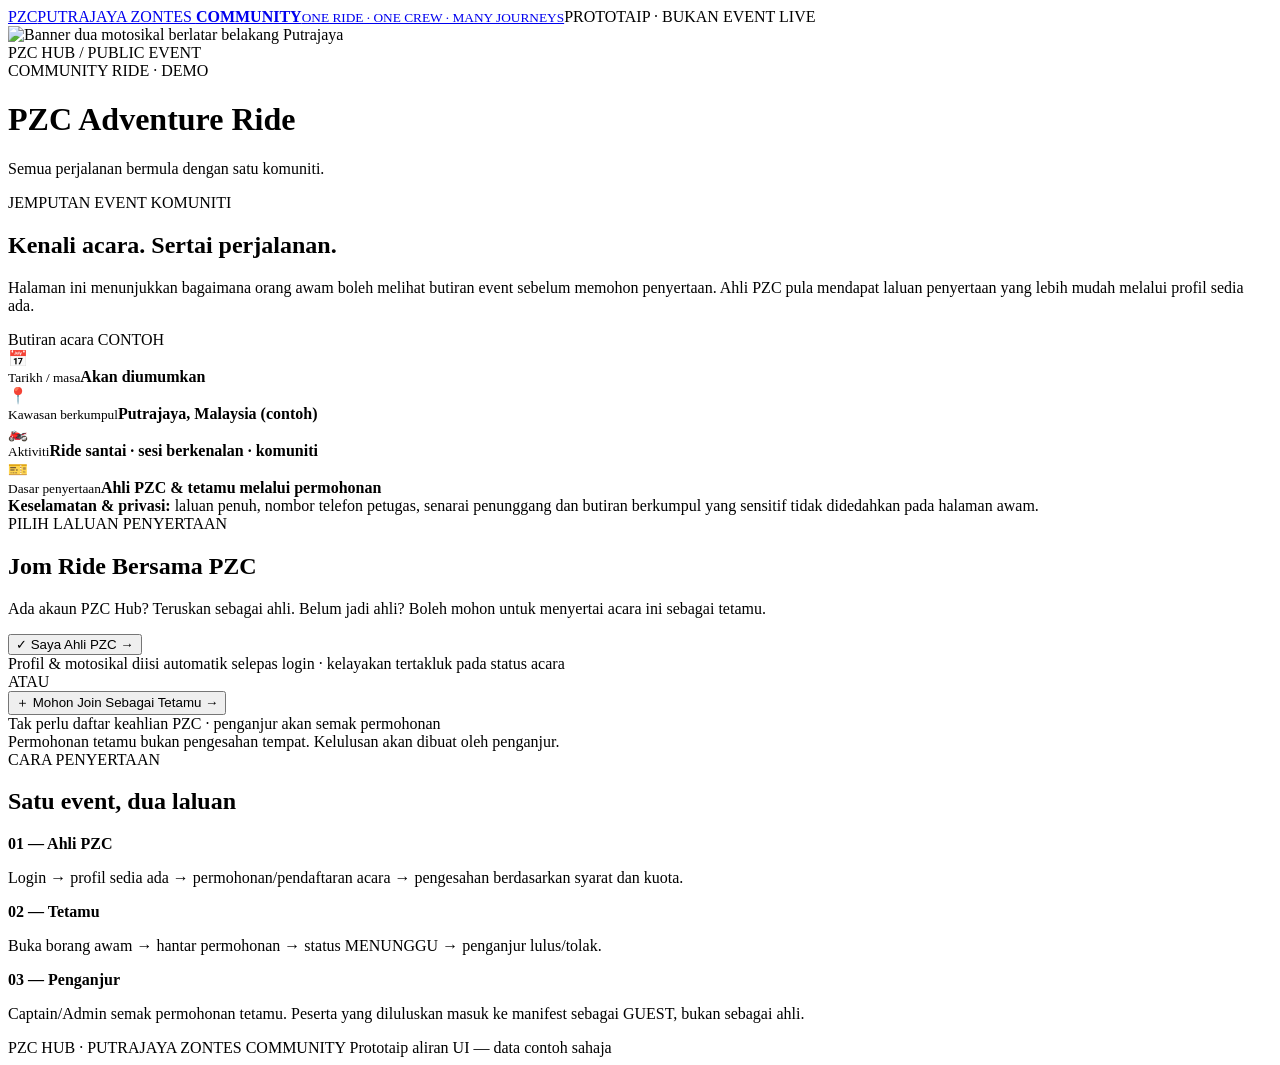
==== event/index.html @ 28f70256 "Create index.html" ====
<!doctype html>
<html lang="ms">
<head>
<meta charset="utf-8"><meta name="viewport" content="width=device-width,initial-scale=1">
<title>PZC Public Event — Prototaip</title>
<meta name="robots" content="noindex,nofollow">
<meta name="description" content="Prototaip halaman awam dan permohonan tetamu PZC Hub. Tiada data dihantar.">
<link rel="stylesheet" href="./style.css">
</head>
<body>
<header class="topbar"><a href="#home" class="mark"><span class="mark-icon">PZC</span><span>PUTRAJAYA ZONTES <b>COMMUNITY</b><small>ONE RIDE · ONE CREW · MANY JOURNEYS</small></span></a><span class="demo-pill">PROTOTAIP · BUKAN EVENT LIVE</span></header>
<main id="home" class="layout">
<div class="banner"><img src="./assets/pzc-share-banner.jpg" alt="Banner dua motosikal berlatar belakang Putrajaya"><div class="banner-fade"></div><div class="banner-tag">PZC HUB / PUBLIC EVENT</div><div class="banner-content"><span class="caps">COMMUNITY RIDE · DEMO</span><h1>PZC Adventure Ride</h1><p>Semua perjalanan bermula dengan satu komuniti.</p></div></div>
<div class="intro"><div class="eyebrow">JEMPUTAN EVENT KOMUNITI</div><h2>Kenali acara. Sertai perjalanan.</h2><p>Halaman ini menunjukkan bagaimana orang awam boleh melihat butiran event sebelum memohon penyertaan. Ahli PZC pula mendapat laluan penyertaan yang lebih mudah melalui profil sedia ada.</p></div>
<section class="columns">
 <article class="panel details"><div class="panel-title">Butiran acara <span class="status">CONTOH</span></div><div class="detail-row"><span class="symbol">📅</span><div><small>Tarikh / masa</small><b>Akan diumumkan</b></div></div><div class="detail-row"><span class="symbol">📍</span><div><small>Kawasan berkumpul</small><b>Putrajaya, Malaysia (contoh)</b></div></div><div class="detail-row"><span class="symbol">🏍️</span><div><small>Aktiviti</small><b>Ride santai · sesi berkenalan · komuniti</b></div></div><div class="detail-row"><span class="symbol">🎫</span><div><small>Dasar penyertaan</small><b>Ahli PZC &amp; tetamu melalui permohonan</b></div></div><div class="note"><b>Keselamatan &amp; privasi:</b> laluan penuh, nombor telefon petugas, senarai penunggang dan butiran berkumpul yang sensitif tidak didedahkan pada halaman awam.</div></article>
 <aside class="panel join"><div class="join-top">PILIH LALUAN PENYERTAAN</div><h2>Jom Ride Bersama PZC</h2><p>Ada akaun PZC Hub? Teruskan sebagai ahli. Belum jadi ahli? Boleh mohon untuk menyertai acara ini sebagai tetamu.</p><button type="button" class="btn btn-primary" id="memberBtn"><span>✓</span> Saya Ahli PZC <span aria-hidden="true">→</span></button><div class="benefit">Profil &amp; motosikal diisi automatik selepas login · kelayakan tertakluk pada status acara</div><div class="or"><span>ATAU</span></div><button type="button" class="btn btn-secondary" id="guestBtn"><span>＋</span> Mohon Join Sebagai Tetamu <span aria-hidden="true">→</span></button><div class="benefit">Tak perlu daftar keahlian PZC · penganjur akan semak permohonan</div><div class="smallprint">Permohonan tetamu bukan pengesahan tempat. Kelulusan akan dibuat oleh penganjur.</div></aside>
</section>
<section class="steps"><div class="eyebrow">CARA PENYERTAAN</div><h2>Satu event, dua laluan</h2><div class="stepgrid"><div><b>01 — Ahli PZC</b><p>Login → profil sedia ada → permohonan/pendaftaran acara → pengesahan berdasarkan syarat dan kuota.</p></div><div><b>02 — Tetamu</b><p>Buka borang awam → hantar permohonan → status MENUNGGU → penganjur lulus/tolak.</p></div><div><b>03 — Penganjur</b><p>Captain/Admin semak permohonan tetamu. Peserta yang diluluskan masuk ke manifest sebagai GUEST, bukan sebagai ahli.</p></div></div></section>
<footer>PZC HUB · PUTRAJAYA ZONTES COMMUNITY <span>Prototaip aliran UI — data contoh sahaja</span></footer>
</main>
<dialog id="memberDialog" aria-labelledby="memberTitle"><div class="modal-head"><h2 id="memberTitle">Laluan Ahli PZC</h2><button type="button" class="close" data-close aria-label="Tutup">×</button></div><p>Dalam versi produksi, sistem mengesan akaun Firebase. Ahli yang sudah login dibawa ke Event secara automatik; yang belum login akan kembali ke Event yang sama selepas berjaya masuk.</p><div class="example-code">Contoh pautan: https://pzchub.com/?event=EVT-DEMO</div><p class="muted">Pautan di atas ialah contoh teknikal dan belum semestinya aktif.</p><button class="btn btn-primary" data-close type="button">Faham</button></dialog>
<dialog id="guestDialog" aria-labelledby="guestTitle"><div class="modal-head"><h2 id="guestTitle">Mohon Join Sebagai Tetamu</h2><button type="button" class="close" data-close aria-label="Tutup">×</button></div><div class="caution">SIMULASI SAHAJA — Borang ini tidak dihantar atau disimpan ke mana-mana pangkalan data.</div><form id="guestForm"><label>Nama penuh <span>*</span><input name="name" required maxlength="100" autocomplete="name" placeholder="Nama pemohon"></label><label>Nombor WhatsApp <span>*</span><input name="phone" required inputmode="tel" pattern="[+0-9 -]{9,20}" maxlength="20" placeholder="01XXXXXXXX"></label><label>Model motosikal <span>*</span><input name="model" required maxlength="80" placeholder="Contoh: Zontes 368G"></label><label>Bilangan pillion<select name="pillion"><option value="0">Tiada</option><option value="1">1</option><option value="2">2</option></select></label><label>Pesanan kepada penganjur (pilihan)<textarea name="note" maxlength="250" rows="2" placeholder="Maklumat ringkas atau pertanyaan"></textarea></label><label class="checkbox"><input type="checkbox" required><span>Saya faham penyertaan tertakluk kepada kelulusan dan bersetuju butiran ini diproses untuk urusan event sahaja.</span></label><button type="submit" class="btn btn-primary">Pratonton Permohonan (Demo)</button></form><div id="result" hidden class="success" role="status" aria-live="polite"></div></dialog>
<script src="./demo.js"></script>
</body>
</html>
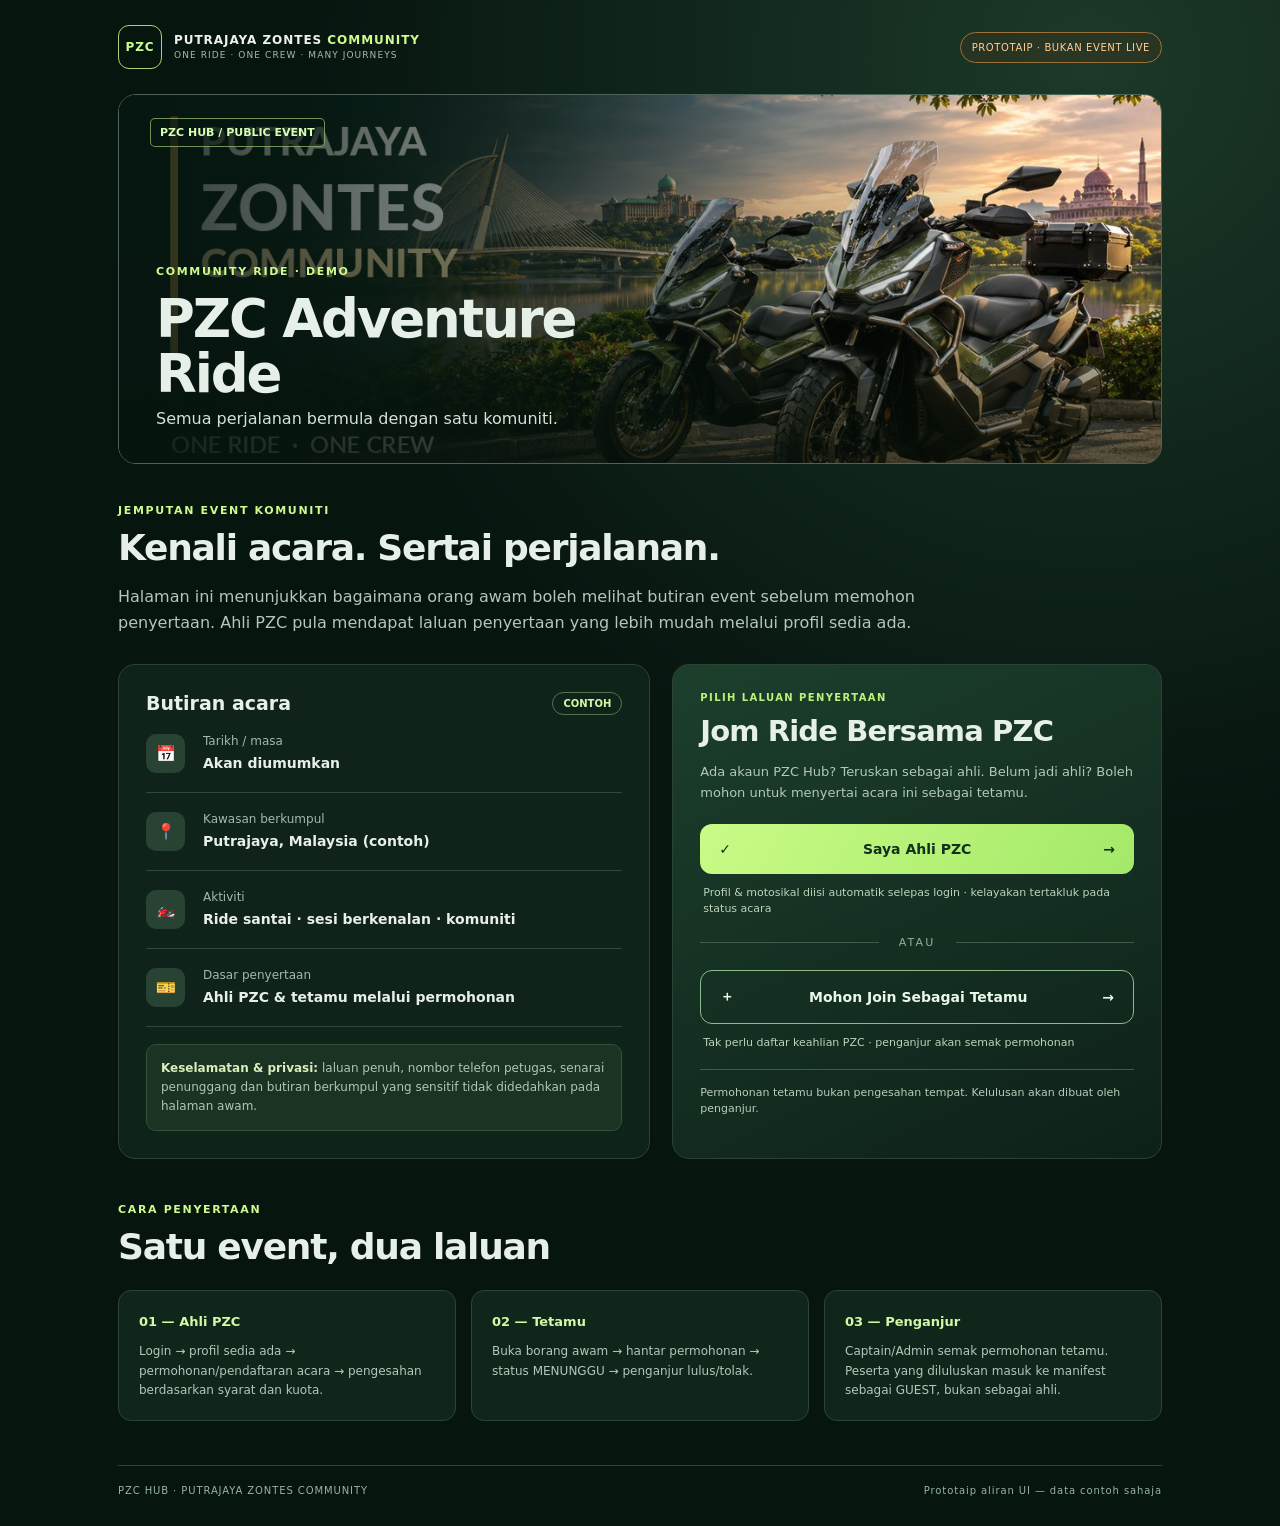
==== commit 86386173: "Rename index (12).html to index.html" ====
--- a/event/index.html
+++ b/event/index.html
@@ -5,12 +5,15 @@
 <title>PZC Public Event — Prototaip</title>
 <meta name="robots" content="noindex,nofollow">
 <meta name="description" content="Prototaip halaman awam dan permohonan tetamu PZC Hub. Tiada data dihantar.">
-<link rel="stylesheet" href="./style.css">
+<style>
+:root{font-family:Inter,ui-sans-serif,system-ui,-apple-system,Segoe UI,sans-serif;color:#e7efe9;background:#07150f;--mint:#cdfb8c;--border:#2c4137}*{box-sizing:border-box}body{margin:0;background:radial-gradient(circle at 85% 4%,#1c3929 0%,#07150f 43%);min-height:100vh}button,input,select,textarea{font:inherit}.topbar{max-width:1100px;margin:auto;padding:25px 28px;display:flex;justify-content:space-between;align-items:center;gap:15px}.mark{display:flex;gap:12px;align-items:center;text-decoration:none;font-size:12px;letter-spacing:.08em;font-weight:800;color:#edf3e8;line-height:1.4}.mark b{color:var(--mint)}.mark small{font-size:9px;letter-spacing:.12em;display:block;font-weight:500;color:#a8bbae}.mark-icon{width:44px;height:44px;display:grid;place-items:center;border-radius:11px;border:1px solid #b3cf75;color:#c9ff8e;font-weight:900}.demo-pill{font-size:10px;letter-spacing:.06em;color:#ffce93;border:1px solid #9e7139;background:#47351d55;padding:9px 11px;border-radius:99px}.layout{max-width:1100px;margin:0 auto;padding:0 28px}.banner{height:370px;position:relative;border-radius:18px;overflow:hidden;border:1px solid #4c6458}.banner img{width:100%;height:100%;object-fit:cover;display:block}.banner-fade{position:absolute;inset:0;background:linear-gradient(90deg,#07150fd8 0%,#07150f75 40%,transparent 84%),linear-gradient(0deg,#061008aa,transparent 57%)}.banner-content{position:absolute;bottom:35px;left:37px;max-width:530px}.caps,.eyebrow{letter-spacing:.15em;color:var(--mint);font-weight:800;font-size:11px}.banner h1{margin:12px 0 8px;font-size:clamp(30px,6vw,53px);line-height:1.04;letter-spacing:-.04em}.banner p{color:#d7e1da;margin:0}.banner-tag{position:absolute;top:23px;left:31px;border:1px solid #bbe48799;border-radius:5px;padding:7px 9px;color:#d8ffb3;background:#07150f88;font-size:11px;font-weight:700}.intro{max-width:800px;margin:40px 0 28px}.intro h2,.steps h2{font-size:clamp(26px,4vw,36px);letter-spacing:-.035em;margin:10px 0}.intro p,.join p,.steps p{color:#b5c6bc;line-height:1.62}.columns{display:grid;grid-template-columns:1fr .92fr;gap:22px;align-items:stretch}.panel{background:#10231a;border:1px solid var(--border);border-radius:17px;padding:27px}.panel-title{font-size:19px;font-weight:800;display:flex;align-items:center;justify-content:space-between}.status{font-size:10px;border:1px solid #b9d08970;color:#d4f9a6;border-radius:99px;padding:5px 10px}.detail-row{display:flex;gap:18px;align-items:center;padding:19px 0;border-bottom:1px solid #32463c}.detail-row:last-of-type{border:0}.symbol{display:grid;place-items:center;width:39px;height:39px;border-radius:10px;background:#284334}.detail-row small{font-size:12px;color:#a3b9ac;display:block;margin-bottom:5px}.detail-row b{font-size:14px}.note{font-size:12px;line-height:1.6;color:#b1c5b5;padding:14px;background:#1a3323;border:1px solid #33523a;border-radius:10px;margin-top:17px}.note b{color:#dbefbb}.join{background:linear-gradient(155deg,#1c3f2c,#0e2119)}.join-top{color:#baf47a;font-size:10px;font-weight:800;letter-spacing:.14em}.join h2{font-size:29px;line-height:1.1;letter-spacing:-.03em;margin:13px 0}.join p{font-size:13px;margin-bottom:21px}.btn{border:0;cursor:pointer;display:flex;align-items:center;justify-content:space-between;gap:10px;width:100%;padding:17px 19px;border-radius:12px;font-size:14px;font-weight:800}.btn-primary{color:#12301e;background:linear-gradient(120deg,#c9fb86,#a4e969)}.btn:hover{filter:brightness(1.08)}.btn-secondary{background:transparent;border:1px solid #8dbb8f;color:#eaf8e7}.benefit{color:#bdd3bc;font-size:11px;line-height:1.5;margin:11px 3px 18px}.or{display:flex;justify-content:center;align-items:center;font-size:11px;color:#94b199;letter-spacing:.2em;margin:4px 0 21px;gap:20px}.or:before,.or:after{content:'';height:1px;flex:1;background:#3f5b49}.smallprint{border-top:1px solid #3f5b49;padding-top:15px;color:#bbccb9;line-height:1.45;font-size:11px}.steps{padding:44px 0}.stepgrid{display:grid;grid-template-columns:repeat(3,minmax(0,1fr));gap:15px;margin-top:23px}.stepgrid>div{padding:20px;border:1px solid #2b4437;background:#11261a;border-radius:13px}.stepgrid b{font-size:13px;color:#d1faa7}.stepgrid p{font-size:12px;line-height:1.6;margin-bottom:0}footer{border-top:1px solid #2b4437;padding:19px 0 30px;color:#98b4a3;font-size:10px;letter-spacing:.09em;display:flex;justify-content:space-between;gap:10px;flex-wrap:wrap}dialog{position:fixed;max-width:500px;width:calc(100% - 22px);border:1px solid #486956;border-radius:16px;padding:26px;color:#edf4ee;background:#10241b;box-shadow:0 20px 80px #000a}dialog::backdrop{background:#020906cb}.modal-head{display:flex;justify-content:space-between;align-items:center;gap:10px}.modal-head h2{margin:0;font-size:24px}.close{background:none;border:0;color:white;cursor:pointer;font-size:28px}.example-code{font-size:12px;word-break:break-all;background:#0c1c15;padding:14px;border-radius:8px;color:#c5f4a5}.muted{font-size:12px;color:#a7b8ab}.caution{background:#4c351d;border:1px solid #9e7139;color:#ffdfaa;font-size:12px;padding:10px;border-radius:8px;margin:16px 0}form{display:grid;gap:13px;margin-top:20px}form label{font-size:12px;color:#c5d7c5;font-weight:600;display:grid;gap:6px}form label>span{color:#f8a88f}form input:not([type=checkbox]),form select,form textarea{width:100%;background:#07180f;border:1px solid #435f4e;border-radius:9px;color:#fff;padding:12px}form .checkbox{grid-template-columns:auto 1fr;align-items:start;line-height:1.4;font-weight:400}form .checkbox input{accent-color:#a8ef7a;margin-top:3px}form .checkbox span{color:#c5d7c5}.success{margin-top:16px;border-radius:9px;background:#1e4930;color:#d9ffe0;padding:16px;font-size:13px;line-height:1.55}@media(max-width:750px){.topbar{padding:17px}.layout{padding:0 12px}.topbar .demo-pill{font-size:8px}.columns,.stepgrid{grid-template-columns:1fr}.banner{height:275px}.banner-tag{top:12px;left:15px}.banner-content{left:20px;bottom:26px}.intro{margin:29px 9px 20px}.panel{padding:22px}.steps{padding:34px 0}footer{line-height:1.6}}
+
+</style>
 </head>
 <body>
 <header class="topbar"><a href="#home" class="mark"><span class="mark-icon">PZC</span><span>PUTRAJAYA ZONTES <b>COMMUNITY</b><small>ONE RIDE · ONE CREW · MANY JOURNEYS</small></span></a><span class="demo-pill">PROTOTAIP · BUKAN EVENT LIVE</span></header>
 <main id="home" class="layout">
-<div class="banner"><img src="./assets/pzc-share-banner.jpg" alt="Banner dua motosikal berlatar belakang Putrajaya"><div class="banner-fade"></div><div class="banner-tag">PZC HUB / PUBLIC EVENT</div><div class="banner-content"><span class="caps">COMMUNITY RIDE · DEMO</span><h1>PZC Adventure Ride</h1><p>Semua perjalanan bermula dengan satu komuniti.</p></div></div>
+<div class="banner"><img src="[data-uri]" alt="Banner dua motosikal berlatar belakang Putrajaya"><div class="banner-fade"></div><div class="banner-tag">PZC HUB / PUBLIC EVENT</div><div class="banner-content"><span class="caps">COMMUNITY RIDE · DEMO</span><h1>PZC Adventure Ride</h1><p>Semua perjalanan bermula dengan satu komuniti.</p></div></div>
 <div class="intro"><div class="eyebrow">JEMPUTAN EVENT KOMUNITI</div><h2>Kenali acara. Sertai perjalanan.</h2><p>Halaman ini menunjukkan bagaimana orang awam boleh melihat butiran event sebelum memohon penyertaan. Ahli PZC pula mendapat laluan penyertaan yang lebih mudah melalui profil sedia ada.</p></div>
 <section class="columns">
  <article class="panel details"><div class="panel-title">Butiran acara <span class="status">CONTOH</span></div><div class="detail-row"><span class="symbol">📅</span><div><small>Tarikh / masa</small><b>Akan diumumkan</b></div></div><div class="detail-row"><span class="symbol">📍</span><div><small>Kawasan berkumpul</small><b>Putrajaya, Malaysia (contoh)</b></div></div><div class="detail-row"><span class="symbol">🏍️</span><div><small>Aktiviti</small><b>Ride santai · sesi berkenalan · komuniti</b></div></div><div class="detail-row"><span class="symbol">🎫</span><div><small>Dasar penyertaan</small><b>Ahli PZC &amp; tetamu melalui permohonan</b></div></div><div class="note"><b>Keselamatan &amp; privasi:</b> laluan penuh, nombor telefon petugas, senarai penunggang dan butiran berkumpul yang sensitif tidak didedahkan pada halaman awam.</div></article>
@@ -21,6 +24,27 @@
 </main>
 <dialog id="memberDialog" aria-labelledby="memberTitle"><div class="modal-head"><h2 id="memberTitle">Laluan Ahli PZC</h2><button type="button" class="close" data-close aria-label="Tutup">×</button></div><p>Dalam versi produksi, sistem mengesan akaun Firebase. Ahli yang sudah login dibawa ke Event secara automatik; yang belum login akan kembali ke Event yang sama selepas berjaya masuk.</p><div class="example-code">Contoh pautan: https://pzchub.com/?event=EVT-DEMO</div><p class="muted">Pautan di atas ialah contoh teknikal dan belum semestinya aktif.</p><button class="btn btn-primary" data-close type="button">Faham</button></dialog>
 <dialog id="guestDialog" aria-labelledby="guestTitle"><div class="modal-head"><h2 id="guestTitle">Mohon Join Sebagai Tetamu</h2><button type="button" class="close" data-close aria-label="Tutup">×</button></div><div class="caution">SIMULASI SAHAJA — Borang ini tidak dihantar atau disimpan ke mana-mana pangkalan data.</div><form id="guestForm"><label>Nama penuh <span>*</span><input name="name" required maxlength="100" autocomplete="name" placeholder="Nama pemohon"></label><label>Nombor WhatsApp <span>*</span><input name="phone" required inputmode="tel" pattern="[+0-9 -]{9,20}" maxlength="20" placeholder="01XXXXXXXX"></label><label>Model motosikal <span>*</span><input name="model" required maxlength="80" placeholder="Contoh: Zontes 368G"></label><label>Bilangan pillion<select name="pillion"><option value="0">Tiada</option><option value="1">1</option><option value="2">2</option></select></label><label>Pesanan kepada penganjur (pilihan)<textarea name="note" maxlength="250" rows="2" placeholder="Maklumat ringkas atau pertanyaan"></textarea></label><label class="checkbox"><input type="checkbox" required><span>Saya faham penyertaan tertakluk kepada kelulusan dan bersetuju butiran ini diproses untuk urusan event sahaja.</span></label><button type="submit" class="btn btn-primary">Pratonton Permohonan (Demo)</button></form><div id="result" hidden class="success" role="status" aria-live="polite"></div></dialog>
-<script src="./demo.js"></script>
+<script>
+'use strict';
+const memberDialog=document.getElementById('memberDialog');
+const guestDialog=document.getElementById('guestDialog');
+document.getElementById('memberBtn').addEventListener('click',()=>memberDialog.showModal());
+document.getElementById('guestBtn').addEventListener('click',()=>{document.getElementById('result').hidden=true;document.getElementById('guestForm').hidden=false;guestDialog.showModal()});
+for(const button of document.querySelectorAll('[data-close]'))button.addEventListener('click',()=>button.closest('dialog').close());
+for(const dialog of [memberDialog,guestDialog])dialog.addEventListener('click',(e)=>{if(e.target===dialog)dialog.close()});
+document.getElementById('guestForm').addEventListener('submit',(e)=>{
+  e.preventDefault();
+  const form=e.currentTarget;
+  if(!form.reportValidity())return;
+  const fd=new FormData(form);
+  const name=String(fd.get('name')||'').trim();
+  const result=document.getElementById('result');
+  result.textContent=`Contoh keputusan untuk ${name}: REQUESTED → PENDING REVIEW. Dalam versi sebenar penganjur akan menerima permohonan dan membuat keputusan. Ini sekadar simulasi — tiada data dihantar atau disimpan.`;
+  result.hidden=false;
+  form.hidden=true;
+  form.reset();
+});
+
+</script>
 </body>
 </html>
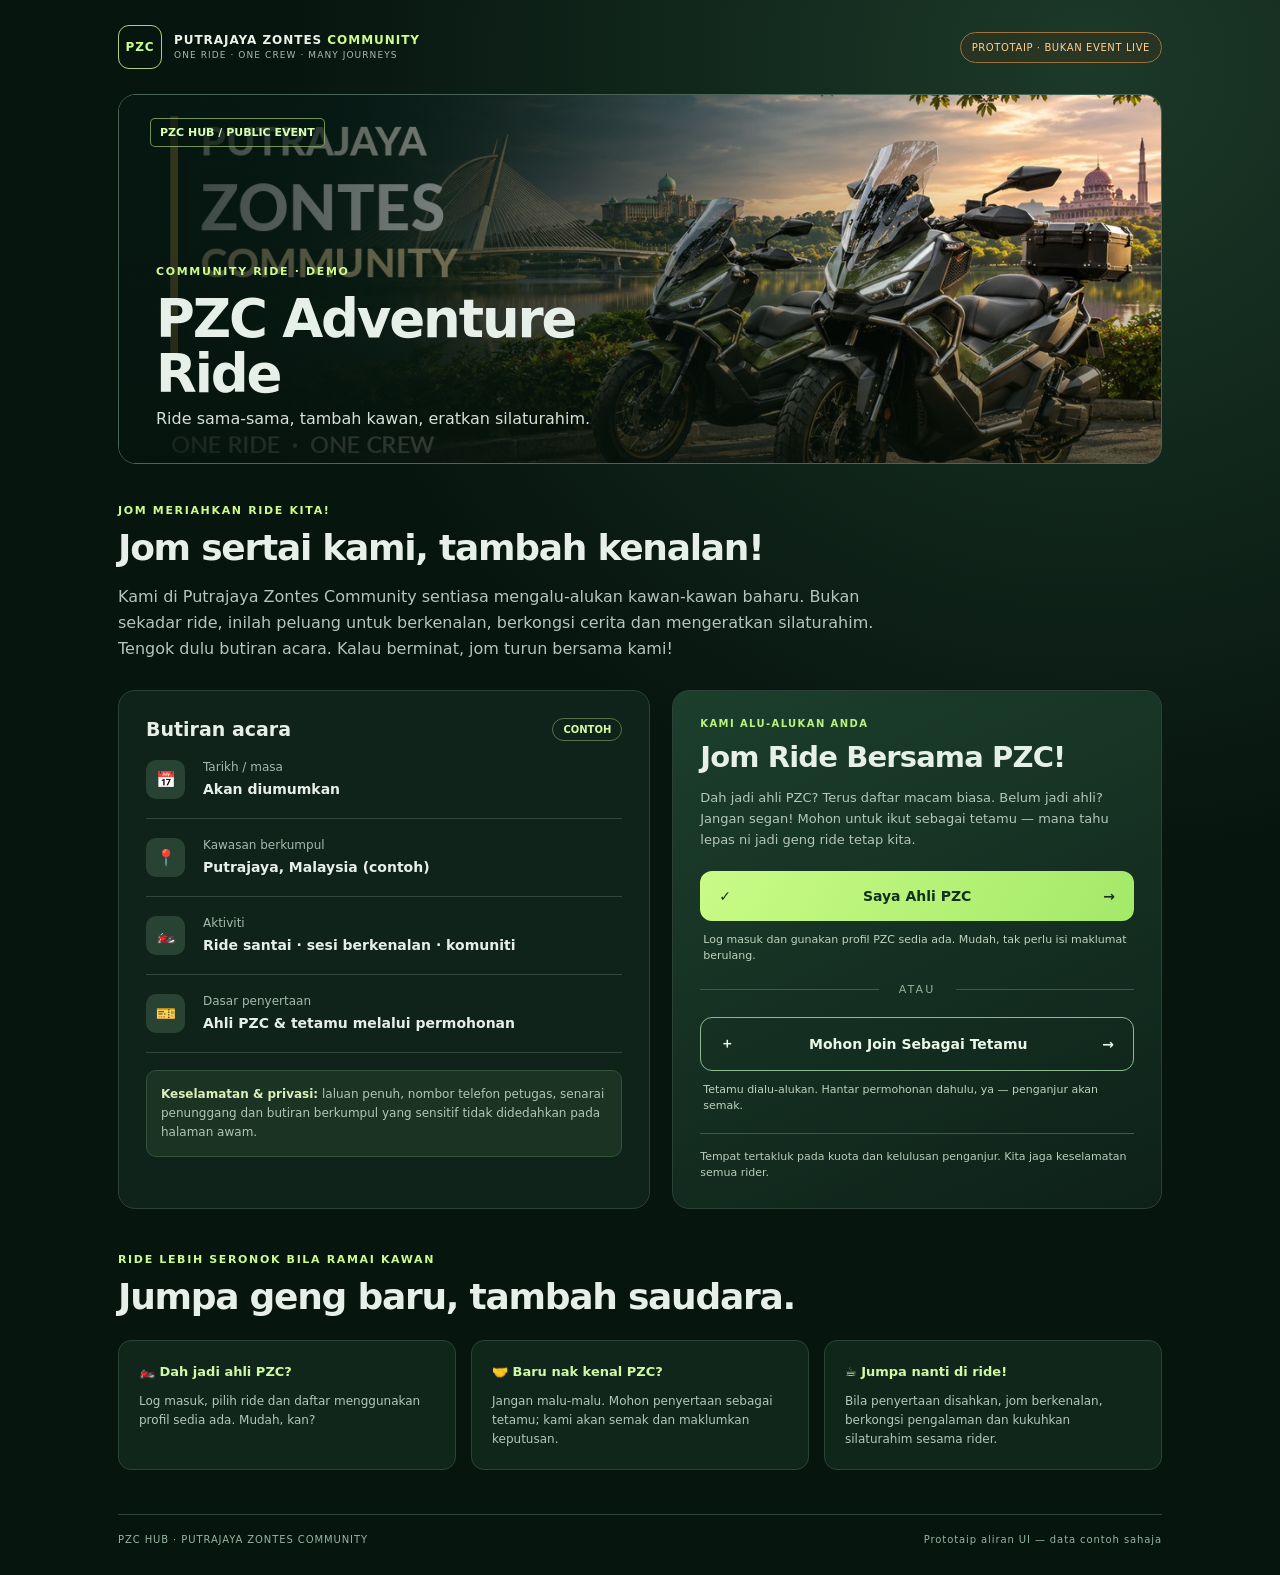
==== commit 533a59cf: "renew index" ====
--- a/event/index.html
+++ b/event/index.html
@@ -13,13 +13,13 @@
 <body>
 <header class="topbar"><a href="#home" class="mark"><span class="mark-icon">PZC</span><span>PUTRAJAYA ZONTES <b>COMMUNITY</b><small>ONE RIDE · ONE CREW · MANY JOURNEYS</small></span></a><span class="demo-pill">PROTOTAIP · BUKAN EVENT LIVE</span></header>
 <main id="home" class="layout">
-<div class="banner"><img src="[data-uri]" alt="Banner dua motosikal berlatar belakang Putrajaya"><div class="banner-fade"></div><div class="banner-tag">PZC HUB / PUBLIC EVENT</div><div class="banner-content"><span class="caps">COMMUNITY RIDE · DEMO</span><h1>PZC Adventure Ride</h1><p>Semua perjalanan bermula dengan satu komuniti.</p></div></div>
-<div class="intro"><div class="eyebrow">JEMPUTAN EVENT KOMUNITI</div><h2>Kenali acara. Sertai perjalanan.</h2><p>Halaman ini menunjukkan bagaimana orang awam boleh melihat butiran event sebelum memohon penyertaan. Ahli PZC pula mendapat laluan penyertaan yang lebih mudah melalui profil sedia ada.</p></div>
+<div class="banner"><img src="[data-uri]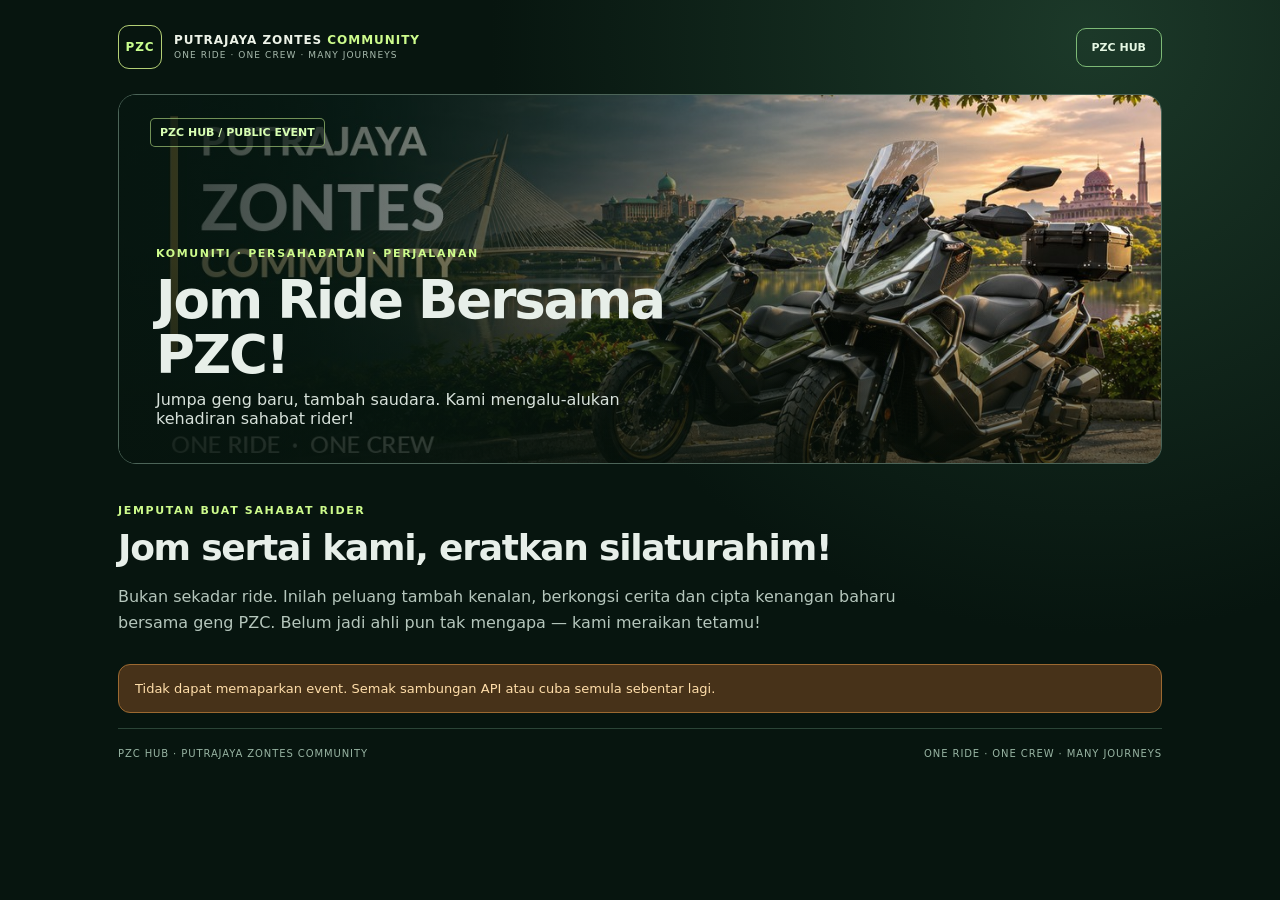
==== commit 3de5cbe6: "Publish Public Event" ====
--- a/event/index.html
+++ b/event/index.html
@@ -1,50 +1,107 @@
-<!doctype html>
-<html lang="ms">
-<head>
+<!doctype html><html lang="ms"><head>
 <meta charset="utf-8"><meta name="viewport" content="width=device-width,initial-scale=1">
-<title>PZC Public Event — Prototaip</title>
-<meta name="robots" content="noindex,nofollow">
-<meta name="description" content="Prototaip halaman awam dan permohonan tetamu PZC Hub. Tiada data dihantar.">
+<title>Jom Ride Bersama PZC | Putrajaya Zontes Community</title>
+<meta name="description" content="Kami mengalu-alukan sahabat rider untuk kenali acara PZC, tambah kenalan dan mengeratkan silaturahim.">
+<meta property="og:title" content="Jom Ride Bersama PZC"><meta property="og:description" content="Lihat acara komuniti dan mohon menyertai sebagai ahli atau tetamu."><meta property="og:image" content="https://pzchub.com/assets/og-pzc-social.jpg"><meta property="og:type" content="website">
+<meta name="theme-color" content="#07150f">
 <style>
 :root{font-family:Inter,ui-sans-serif,system-ui,-apple-system,Segoe UI,sans-serif;color:#e7efe9;background:#07150f;--mint:#cdfb8c;--border:#2c4137}*{box-sizing:border-box}body{margin:0;background:radial-gradient(circle at 85% 4%,#1c3929 0%,#07150f 43%);min-height:100vh}button,input,select,textarea{font:inherit}.topbar{max-width:1100px;margin:auto;padding:25px 28px;display:flex;justify-content:space-between;align-items:center;gap:15px}.mark{display:flex;gap:12px;align-items:center;text-decoration:none;font-size:12px;letter-spacing:.08em;font-weight:800;color:#edf3e8;line-height:1.4}.mark b{color:var(--mint)}.mark small{font-size:9px;letter-spacing:.12em;display:block;font-weight:500;color:#a8bbae}.mark-icon{width:44px;height:44px;display:grid;place-items:center;border-radius:11px;border:1px solid #b3cf75;color:#c9ff8e;font-weight:900}.demo-pill{font-size:10px;letter-spacing:.06em;color:#ffce93;border:1px solid #9e7139;background:#47351d55;padding:9px 11px;border-radius:99px}.layout{max-width:1100px;margin:0 auto;padding:0 28px}.banner{height:370px;position:relative;border-radius:18px;overflow:hidden;border:1px solid #4c6458}.banner img{width:100%;height:100%;object-fit:cover;display:block}.banner-fade{position:absolute;inset:0;background:linear-gradient(90deg,#07150fd8 0%,#07150f75 40%,transparent 84%),linear-gradient(0deg,#061008aa,transparent 57%)}.banner-content{position:absolute;bottom:35px;left:37px;max-width:530px}.caps,.eyebrow{letter-spacing:.15em;color:var(--mint);font-weight:800;font-size:11px}.banner h1{margin:12px 0 8px;font-size:clamp(30px,6vw,53px);line-height:1.04;letter-spacing:-.04em}.banner p{color:#d7e1da;margin:0}.banner-tag{position:absolute;top:23px;left:31px;border:1px solid #bbe48799;border-radius:5px;padding:7px 9px;color:#d8ffb3;background:#07150f88;font-size:11px;font-weight:700}.intro{max-width:800px;margin:40px 0 28px}.intro h2,.steps h2{font-size:clamp(26px,4vw,36px);letter-spacing:-.035em;margin:10px 0}.intro p,.join p,.steps p{color:#b5c6bc;line-height:1.62}.columns{display:grid;grid-template-columns:1fr .92fr;gap:22px;align-items:stretch}.panel{background:#10231a;border:1px solid var(--border);border-radius:17px;padding:27px}.panel-title{font-size:19px;font-weight:800;display:flex;align-items:center;justify-content:space-between}.status{font-size:10px;border:1px solid #b9d08970;color:#d4f9a6;border-radius:99px;padding:5px 10px}.detail-row{display:flex;gap:18px;align-items:center;padding:19px 0;border-bottom:1px solid #32463c}.detail-row:last-of-type{border:0}.symbol{display:grid;place-items:center;width:39px;height:39px;border-radius:10px;background:#284334}.detail-row small{font-size:12px;color:#a3b9ac;display:block;margin-bottom:5px}.detail-row b{font-size:14px}.note{font-size:12px;line-height:1.6;color:#b1c5b5;padding:14px;background:#1a3323;border:1px solid #33523a;border-radius:10px;margin-top:17px}.note b{color:#dbefbb}.join{background:linear-gradient(155deg,#1c3f2c,#0e2119)}.join-top{color:#baf47a;font-size:10px;font-weight:800;letter-spacing:.14em}.join h2{font-size:29px;line-height:1.1;letter-spacing:-.03em;margin:13px 0}.join p{font-size:13px;margin-bottom:21px}.btn{border:0;cursor:pointer;display:flex;align-items:center;justify-content:space-between;gap:10px;width:100%;padding:17px 19px;border-radius:12px;font-size:14px;font-weight:800}.btn-primary{color:#12301e;background:linear-gradient(120deg,#c9fb86,#a4e969)}.btn:hover{filter:brightness(1.08)}.btn-secondary{background:transparent;border:1px solid #8dbb8f;color:#eaf8e7}.benefit{color:#bdd3bc;font-size:11px;line-height:1.5;margin:11px 3px 18px}.or{display:flex;justify-content:center;align-items:center;font-size:11px;color:#94b199;letter-spacing:.2em;margin:4px 0 21px;gap:20px}.or:before,.or:after{content:'';height:1px;flex:1;background:#3f5b49}.smallprint{border-top:1px solid #3f5b49;padding-top:15px;color:#bbccb9;line-height:1.45;font-size:11px}.steps{padding:44px 0}.stepgrid{display:grid;grid-template-columns:repeat(3,minmax(0,1fr));gap:15px;margin-top:23px}.stepgrid>div{padding:20px;border:1px solid #2b4437;background:#11261a;border-radius:13px}.stepgrid b{font-size:13px;color:#d1faa7}.stepgrid p{font-size:12px;line-height:1.6;margin-bottom:0}footer{border-top:1px solid #2b4437;padding:19px 0 30px;color:#98b4a3;font-size:10px;letter-spacing:.09em;display:flex;justify-content:space-between;gap:10px;flex-wrap:wrap}dialog{position:fixed;max-width:500px;width:calc(100% - 22px);border:1px solid #486956;border-radius:16px;padding:26px;color:#edf4ee;background:#10241b;box-shadow:0 20px 80px #000a}dialog::backdrop{background:#020906cb}.modal-head{display:flex;justify-content:space-between;align-items:center;gap:10px}.modal-head h2{margin:0;font-size:24px}.close{background:none;border:0;color:white;cursor:pointer;font-size:28px}.example-code{font-size:12px;word-break:break-all;background:#0c1c15;padding:14px;border-radius:8px;color:#c5f4a5}.muted{font-size:12px;color:#a7b8ab}.caution{background:#4c351d;border:1px solid #9e7139;color:#ffdfaa;font-size:12px;padding:10px;border-radius:8px;margin:16px 0}form{display:grid;gap:13px;margin-top:20px}form label{font-size:12px;color:#c5d7c5;font-weight:600;display:grid;gap:6px}form label>span{color:#f8a88f}form input:not([type=checkbox]),form select,form textarea{width:100%;background:#07180f;border:1px solid #435f4e;border-radius:9px;color:#fff;padding:12px}form .checkbox{grid-template-columns:auto 1fr;align-items:start;line-height:1.4;font-weight:400}form .checkbox input{accent-color:#a8ef7a;margin-top:3px}form .checkbox span{color:#c5d7c5}.success{margin-top:16px;border-radius:9px;background:#1e4930;color:#d9ffe0;padding:16px;font-size:13px;line-height:1.55}@media(max-width:750px){.topbar{padding:17px}.layout{padding:0 12px}.topbar .demo-pill{font-size:8px}.columns,.stepgrid{grid-template-columns:1fr}.banner{height:275px}.banner-tag{top:12px;left:15px}.banner-content{left:20px;bottom:26px}.intro{margin:29px 9px 20px}.panel{padding:22px}.steps{padding:34px 0}footer{line-height:1.6}}
 
-</style>
-</head>
-<body>
-<header class="topbar"><a href="#home" class="mark"><span class="mark-icon">PZC</span><span>PUTRAJAYA ZONTES <b>COMMUNITY</b><small>ONE RIDE · ONE CREW · MANY JOURNEYS</small></span></a><span class="demo-pill">PROTOTAIP · BUKAN EVENT LIVE</span></header>
-<main id="home" class="layout">
-<div class="banner"><img src="[data-uri]" alt="Banner dua motosikal berlatar belakang Putrajaya"><div class="banner-fade"></div><div class="banner-tag">PZC HUB / PUBLIC EVENT</div><div class="banner-content"><span class="caps">COMMUNITY RIDE · DEMO</span><h1>PZC Adventure Ride</h1><p>Ride sama-sama, tambah kawan, eratkan silaturahim.</p></div></div>
-<div class="intro"><div class="eyebrow">JOM MERIAHKAN RIDE KITA!</div><h2>Jom sertai kami, tambah kenalan!</h2><p>Kami di Putrajaya Zontes Community sentiasa mengalu-alukan kawan-kawan baharu. Bukan sekadar ride, inilah peluang untuk berkenalan, berkongsi cerita dan mengeratkan silaturahim. Tengok dulu butiran acara. Kalau berminat, jom turun bersama kami!</p></div>
-<section class="columns">
- <article class="panel details"><div class="panel-title">Butiran acara <span class="status">CONTOH</span></div><div class="detail-row"><span class="symbol">📅</span><div><small>Tarikh / masa</small><b>Akan diumumkan</b></div></div><div class="detail-row"><span class="symbol">📍</span><div><small>Kawasan berkumpul</small><b>Putrajaya, Malaysia (contoh)</b></div></div><div class="detail-row"><span class="symbol">🏍️</span><div><small>Aktiviti</small><b>Ride santai · sesi berkenalan · komuniti</b></div></div><div class="detail-row"><span class="symbol">🎫</span><div><small>Dasar penyertaan</small><b>Ahli PZC &amp; tetamu melalui permohonan</b></div></div><div class="note"><b>Keselamatan &amp; privasi:</b> laluan penuh, nombor telefon petugas, senarai penunggang dan butiran berkumpul yang sensitif tidak didedahkan pada halaman awam.</div></article>
- <aside class="panel join"><div class="join-top">KAMI ALU-ALUKAN ANDA</div><h2>Jom Ride Bersama PZC!</h2><p>Dah jadi ahli PZC? Terus daftar macam biasa. Belum jadi ahli? Jangan segan! Mohon untuk ikut sebagai tetamu — mana tahu lepas ni jadi geng ride tetap kita.</p><button type="button" class="btn btn-primary" id="memberBtn"><span>✓</span> Saya Ahli PZC <span aria-hidden="true">→</span></button><div class="benefit">Log masuk dan gunakan profil PZC sedia ada. Mudah, tak perlu isi maklumat berulang.</div><div class="or"><span>ATAU</span></div><button type="button" class="btn btn-secondary" id="guestBtn"><span>＋</span> Mohon Join Sebagai Tetamu <span aria-hidden="true">→</span></button><div class="benefit">Tetamu dialu-alukan. Hantar permohonan dahulu, ya — penganjur akan semak.</div><div class="smallprint">Tempat tertakluk pada kuota dan kelulusan penganjur. Kita jaga keselamatan semua rider.</div></aside>
-</section>
-<section class="steps"><div class="eyebrow">RIDE LEBIH SERONOK BILA RAMAI KAWAN</div><h2>Jumpa geng baru, tambah saudara.</h2><div class="stepgrid"><div><b>🏍️ Dah jadi ahli PZC?</b><p>Log masuk, pilih ride dan daftar menggunakan profil sedia ada. Mudah, kan?</p></div><div><b>🤝 Baru nak kenal PZC?</b><p>Jangan malu-malu. Mohon penyertaan sebagai tetamu; kami akan semak dan maklumkan keputusan.</p></div><div><b>☕ Jumpa nanti di ride!</b><p>Bila penyertaan disahkan, jom berkenalan, berkongsi pengalaman dan kukuhkan silaturahim sesama rider.</p></div></div></section>
-<footer>PZC HUB · PUTRAJAYA ZONTES COMMUNITY <span>Prototaip aliran UI — data contoh sahaja</span></footer>
+
+.more{display:flex;gap:9px;flex-wrap:wrap}.action{font-size:13px;font-weight:800;cursor:pointer;border:1px solid #7dba76;border-radius:10px;padding:12px 15px;background:#c8fa89;color:#11311d}.action.alt{background:transparent;color:#e5f7e3}.action[disabled]{opacity:.4;cursor:not-allowed}.event-list{display:grid;grid-template-columns:repeat(2,minmax(0,1fr));gap:20px;padding-bottom:36px}.event-card{background:#10241b;border:1px solid #2b4437;border-radius:15px;overflow:hidden}.event-card img{display:block;width:100%;height:175px;object-fit:cover}.event-card-content{padding:19px}.event-card h3{margin:7px 0;font-size:22px}.event-card p{color:#bfd0c3;line-height:1.5}.event-card .more{margin-top:16px}.details-panel{display:grid;grid-template-columns:1.1fr 1fr;gap:24px;padding:16px 0 36px}.details-panel .poster{width:100%;border-radius:14px;max-height:340px;object-fit:cover}.panel strong{color:#d6ffaa}.loading{border:1px dashed #557565;padding:25px;border-radius:12px;color:#d6ead7;margin:20px 0}.hidden{display:none!important}.alert{margin:15px 0;padding:16px;border:1px solid #9c6931;background:#473219;color:#ffdeaa;border-radius:12px;font-size:13px}.success{padding:15px;border-radius:12px;border:1px solid #427a50;background:#1a4227;color:#dcffe3}a.action{text-decoration:none;display:inline-flex;align-items:center}.meta{display:flex;gap:9px;flex-wrap:wrap;font-size:12px;color:#c1dbbb}.meta span{border:1px solid #456048;padding:6px 9px;border-radius:7px}.share-pop{max-width:440px}.share-links{display:grid;gap:10px;margin:18px 0}.share-links .action{display:block;text-align:center}.share-links button{width:100%}.wide{width:100%}#turnstileWidget{min-height:55px}.row-buttons{display:flex;gap:10px;flex-wrap:wrap}@media(max-width:750px){.event-list,.details-panel{grid-template-columns:1fr}.event-card img{height:165px}.row-buttons .action{flex:1}}</style>
+</head><body>
+<header class="topbar"><a class="mark" href="/event/"><span class="mark-icon">PZC</span><span>PUTRAJAYA ZONTES <b>COMMUNITY</b><small>ONE RIDE · ONE CREW · MANY JOURNEYS</small></span></a><a href="/" class="action alt" style="font-size:11px">PZC HUB</a></header>
+<main class="layout">
+<div class="banner"><img alt="Banner Putrajaya Zontes Community" src="[data-uri]